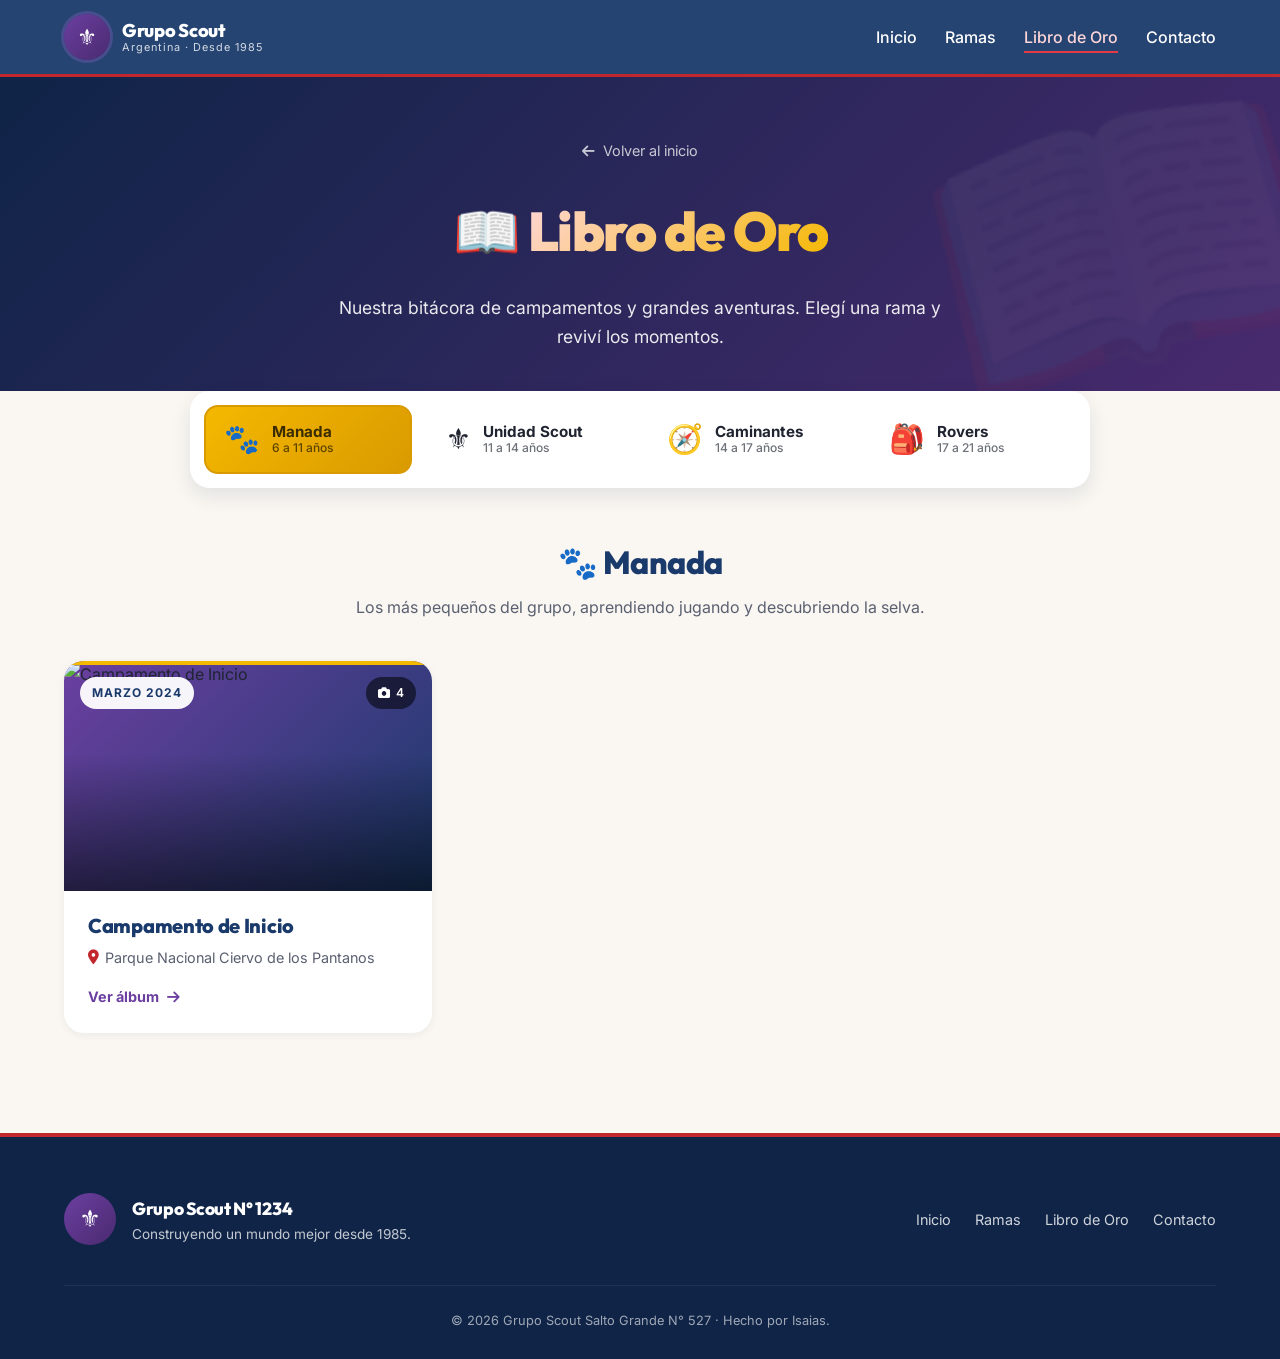
==== libro-de-oro.html @ 2d0c906e "Primer commit: subiendo mi proyecto" ====
<!DOCTYPE html>
<html lang="es">
<head>
  <meta charset="UTF-8">
  <meta name="viewport" content="width=device-width, initial-scale=1.0">
  <title>Libro de Oro · Grupo Scout</title>

  <link rel="preconnect" href="https://fonts.googleapis.com">
  <link rel="preconnect" href="https://fonts.gstatic.com" crossorigin>
  <link href="https://fonts.googleapis.com/css2?family=Inter:wght@400;500;600;700;800;900&family=Outfit:wght@600;700;800;900&display=swap" rel="stylesheet">
  <link rel="stylesheet" href="https://cdnjs.cloudflare.com/ajax/libs/font-awesome/6.5.0/css/all.min.css">

  <link rel="stylesheet" href="css/variables.css">
  <link rel="stylesheet" href="css/base.css">
  <link rel="stylesheet" href="css/navbar.css">
  <link rel="stylesheet" href="css/libro-oro.css">
  <link rel="stylesheet" href="css/modal.css">
  <link rel="stylesheet" href="css/footer.css">
  <link rel="stylesheet" href="css/responsive.css">
</head>
<body>

  <!-- ===== NAVBAR ===== -->
  <nav class="navbar" id="navbar">
    <div class="container navbar__container">
      <a href="index.html" class="navbar__logo">
        <div class="navbar__logo-img">⚜️</div>
        <div class="navbar__logo-text">
          Grupo Scout
          <span>Argentina · Desde 1985</span>
        </div>
      </a>

      <button class="navbar__toggle" id="menuToggle" aria-label="Abrir menú">
        <i class="fas fa-bars"></i>
      </button>

      <ul class="navbar__menu" id="navMenu">
        <li><a href="index.html#inicio">Inicio</a></li>
        <li><a href="index.html#ramas">Ramas</a></li>
        <li><a href="libro-de-oro.html" class="active">Libro de Oro</a></li>
        <li><a href="index.html#contacto">Contacto</a></li>
      </ul>
    </div>
  </nav>

  <!-- ===== HEADER LIBRO DE ORO ===== -->
  <header class="libro-hero">
    <div class="container">
      <a href="index.html" class="libro-hero__back">
        <i class="fas fa-arrow-left"></i> Volver al inicio
      </a>
      <h1 class="libro-hero__title">
        📖 <span>Libro de Oro</span>
      </h1>
      <p class="libro-hero__subtitle">
        Nuestra bitácora de campamentos y grandes aventuras.
        Elegí una rama y reviví los momentos.
      </p>
    </div>
  </header>

  <!-- ===== FILTROS DE RAMA ===== -->
  <section class="libro-main">
    <div class="container">
      <!-- Tabs de ramas -->
      <div class="ramas-tabs" id="ramasTabs">
        <button class="rama-btn rama-btn--manada active" data-rama="manada">
          <span class="rama-btn__emoji">🐾</span>
          <span class="rama-btn__txt">
            <strong>Manada</strong>
            <small>6 a 11 años</small>
          </span>
        </button>

        <button class="rama-btn rama-btn--unidad" data-rama="unidad">
          <span class="rama-btn__emoji">⚜️</span>
          <span class="rama-btn__txt">
            <strong>Unidad Scout</strong>
            <small>11 a 14 años</small>
          </span>
        </button>

        <button class="rama-btn rama-btn--caminantes" data-rama="caminantes">
          <span class="rama-btn__emoji">🧭</span>
          <span class="rama-btn__txt">
            <strong>Caminantes</strong>
            <small>14 a 17 años</small>
          </span>
        </button>

        <button class="rama-btn rama-btn--rovers" data-rama="rovers">
          <span class="rama-btn__emoji">🎒</span>
          <span class="rama-btn__txt">
            <strong>Rovers</strong>
            <small>17 a 21 años</small>
          </span>
        </button>
      </div>

      <!-- Encabezado dinámico de la rama -->
      <div class="rama-header" id="ramaHeader">
        <h2 id="ramaTitulo">🐾 Manada</h2>
        <p id="ramaDescripcion">Los más pequeños del grupo, aprendiendo jugando.</p>
      </div>

      <!-- Muro de recuerdos (grid de álbumes) -->
      <div class="muro" id="muro"></div>
    </div>
  </section>

  <!-- ===== MODAL (para el álbum de fotos) ===== -->
  <div class="modal-overlay" id="modalOverlay">
    <div class="modal" id="modal">
      <div class="modal__header">
        <div>
          <div class="modal__fecha" id="modalFecha"></div>
          <h3 class="modal__titulo" id="modalTitulo"></h3>
        </div>
        <button class="modal__close" id="modalClose" aria-label="Cerrar">&times;</button>
      </div>
      <div class="modal__body">
        <div class="modal__galeria" id="modalGaleria"></div>
        <div class="modal__descripcion" id="modalDescripcion"></div>
      </div>
    </div>
  </div>

  <!-- ===== FOOTER ===== -->
  <footer class="footer">
    <div class="container footer__container">
      <div class="footer__brand">
        <div class="footer__logo">⚜️</div>
        <div>
          <strong>Grupo Scout N° 1234</strong>
          <p>Construyendo un mundo mejor desde 1985.</p>
        </div>
      </div>
      <ul class="footer__links">
        <li><a href="index.html#inicio">Inicio</a></li>
        <li><a href="index.html#ramas">Ramas</a></li>
        <li><a href="libro-de-oro.html">Libro de Oro</a></li>
        <li><a href="index.html#contacto">Contacto</a></li>
      </ul>
      <p class="footer__copy">© 2026 Grupo Scout Salto Grande N° 527 · Hecho por Isaias.</p>
    </div>
  </footer>

  <script src="js/data.js"></script>
  <script src="js/navbar.js"></script>
  <script src="js/libro-oro.js"></script>
  <script src="js/modal.js"></script>
</body>
</html>
---- css/variables.css ----
:root {
  /* Institucionales */
  --azul:        #1a3a6b;
  --azul-claro:  #2c5282;
  --azul-oscuro: #0f2447;
  --rojo:        #c1272d;
  --rojo-oscuro: #8f1b20;
  --rojo-claro:  #e63946;
  --violeta:        #6b3fa0;
  --violeta-claro:  #8a5fc4;
  --violeta-oscuro: #4a2a70;

  /* Ramas */
  --manada:     #f5b800;
  --unidad:     #2d7a3e;
  --caminantes: #2c7bb6;
  --rovers:     #c1272d;

  /* Neutros */
  --crema:      #faf7f2;
  --beige:      #f5efe6;
  --blanco:     #ffffff;
  --gris-claro: #e8e4dd;
  --gris:       #888888;
  --texto:      #1f2430;
  --texto-soft: #5a6070;

  --dorado:     #e6b422;

  /* Sombras */
  --sombra-sm: 0 2px 8px rgba(15, 36, 71, 0.06);
  --sombra:    0 8px 20px rgba(15, 36, 71, 0.10);
  --sombra-lg: 0 20px 48px rgba(15, 36, 71, 0.18);

  /* Layout */
  --radio:       16px;
  --radio-sm:    12px;
  --radio-full:  999px;
  --container:   1200px;
  --transicion:  all 0.3s ease;

  /* Fuentes */
  --font-body:    'Inter', system-ui, sans-serif;
  --font-display: 'Outfit', 'Inter', sans-serif;
}
---- css/base.css ----
* { margin: 0; padding: 0; box-sizing: border-box; }
html { scroll-behavior: smooth; }

body {
  font-family: var(--font-body);
  background-color: var(--crema);
  color: var(--texto);
  line-height: 1.65;
  -webkit-font-smoothing: antialiased;
  overflow-x: hidden;
}

img { max-width: 100%; display: block; }
a { text-decoration: none; color: inherit; }
ul { list-style: none; }

.container {
  max-width: var(--container);
  margin: 0 auto;
  padding: 0 24px;
}

/* ===== Títulos de sección ===== */
.section-eyebrow {
  display: inline-block;
  font-size: 0.8rem;
  font-weight: 700;
  letter-spacing: 3px;
  text-transform: uppercase;
  color: var(--rojo);
  background: rgba(193, 39, 45, 0.08);
  padding: 6px 14px;
  border-radius: var(--radio-full);
  margin-bottom: 16px;
}

.section-title {
  font-family: var(--font-display);
  font-size: 2.6rem;
  font-weight: 800;
  color: var(--azul);
  text-align: center;
  margin-bottom: 16px;
  letter-spacing: -1px;
  line-height: 1.15;
}

.section-subtitle {
  text-align: center;
  max-width: 640px;
  margin: 0 auto 56px;
  color: var(--texto-soft);
  font-size: 1.1rem;
}

/* ===== Botones ===== */
.btn {
  display: inline-flex;
  align-items: center;
  justify-content: center;
  gap: 10px;
  padding: 14px 28px;
  border-radius: var(--radio-full);
  font-weight: 700;
  font-size: 1rem;
  cursor: pointer;
  border: none;
  transition: var(--transicion);
  text-align: center;
  font-family: inherit;
}

.btn--lg { padding: 16px 34px; font-size: 1.05rem; }

.btn--primary {
  background: linear-gradient(135deg, var(--rojo), var(--rojo-oscuro));
  color: var(--blanco);
  box-shadow: 0 10px 24px rgba(193, 39, 45, 0.35);
}

.btn--primary:hover {
  transform: translateY(-3px);
  box-shadow: 0 16px 32px rgba(193, 39, 45, 0.45);
}

.btn--ghost {
  background: rgba(255, 255, 255, 0.12);
  color: var(--blanco);
  border: 2px solid rgba(255, 255, 255, 0.35);
  backdrop-filter: blur(6px);
}

.btn--ghost:hover {
  background: var(--blanco);
  color: var(--azul);
  border-color: var(--blanco);
}

.btn--full { width: 100%; }

/* ===== Animación Reveal ===== */
.reveal {
  opacity: 0;
  transform: translateY(40px);
  transition: opacity 0.7s ease, transform 0.7s ease;
}
.reveal.visible {
  opacity: 1;
  transform: translateY(0);
}
---- css/navbar.css ----
.navbar {
  position: sticky;
  top: 0;
  z-index: 1000;
  background: rgba(26, 58, 107, 0.95);
  backdrop-filter: blur(10px);
  -webkit-backdrop-filter: blur(10px);
  padding: 14px 0;
  transition: var(--transicion);
  border-bottom: 3px solid var(--rojo);
}

.navbar.scrolled {
  padding: 8px 0;
  box-shadow: 0 8px 24px rgba(15, 36, 71, 0.25);
}

.navbar__container {
  display: flex;
  align-items: center;
  justify-content: space-between;
}

.navbar__logo {
  display: flex;
  align-items: center;
  gap: 12px;
  color: var(--blanco);
}

.navbar__logo-img {
  width: 46px;
  height: 46px;
  border-radius: 50%;
  background: linear-gradient(135deg, var(--violeta), var(--violeta-oscuro));
  color: var(--blanco);
  display: flex;
  align-items: center;
  justify-content: center;
  font-size: 1.4rem;
  box-shadow: 0 0 0 3px rgba(138, 95, 196, 0.35);
}

.navbar__logo-text {
  font-family: var(--font-display);
  font-weight: 800;
  font-size: 1.15rem;
  line-height: 1.15;
  letter-spacing: -0.3px;
}

.navbar__logo-text span {
  display: block;
  font-family: var(--font-body);
  font-size: 0.68rem;
  font-weight: 400;
  opacity: 0.8;
  letter-spacing: 1px;
}

.navbar__menu {
  display: flex;
  gap: 28px;
  align-items: center;
}

.navbar__menu a {
  color: var(--blanco);
  font-weight: 500;
  position: relative;
  padding: 6px 0;
  transition: var(--transicion);
}

.navbar__menu a::after {
  content: '';
  position: absolute;
  left: 0;
  bottom: 0;
  width: 0;
  height: 2px;
  background: var(--rojo-claro);
  transition: var(--transicion);
}

.navbar__menu a:hover,
.navbar__menu a.active {
  color: #ffd6d8;
}

.navbar__menu a:hover::after,
.navbar__menu a.active::after {
  width: 100%;
}

.navbar__toggle {
  display: none;
  background: none;
  border: none;
  color: var(--blanco);
  font-size: 1.8rem;
  cursor: pointer;
}
---- css/libro-oro.css ----
/* ============================================================
   LIBRO DE ORO — Página independiente
   ============================================================ */

/* Hero de la página */
.libro-hero {
  background: linear-gradient(135deg, var(--azul-oscuro), var(--violeta-oscuro));
  color: var(--blanco);
  padding: 60px 0 90px;
  text-align: center;
  position: relative;
  overflow: hidden;
}

.libro-hero::before {
  content: '📖';
  position: absolute;
  font-size: 20rem;
  opacity: 0.05;
  right: -40px;
  bottom: -60px;
  transform: rotate(-15deg);
}

.libro-hero__back {
  display: inline-flex;
  align-items: center;
  gap: 8px;
  color: rgba(255, 255, 255, 0.75);
  font-size: 0.9rem;
  margin-bottom: 24px;
  transition: var(--transicion);
}

.libro-hero__back:hover {
  color: var(--blanco);
  transform: translateX(-4px);
}

.libro-hero__title {
  font-family: var(--font-display);
  font-size: clamp(2rem, 5vw, 3.4rem);
  font-weight: 900;
  letter-spacing: -1.5px;
  margin-bottom: 16px;
  position: relative;
  z-index: 1;
}

.libro-hero__title span {
  background: linear-gradient(135deg, #ffd6d8, #f5b800);
  -webkit-background-clip: text;
  background-clip: text;
  -webkit-text-fill-color: transparent;
}

.libro-hero__subtitle {
  max-width: 620px;
  margin: 0 auto;
  opacity: 0.9;
  font-size: 1.1rem;
  position: relative;
  z-index: 1;
}

/* ============================================================
   SECCIÓN PRINCIPAL
   ============================================================ */
.libro-main {
  padding: 0 0 100px;
  background: var(--crema);
  margin-top: -50px;   /* solapa con el hero */
  position: relative;
  z-index: 2;
}

/* --- Tabs de ramas --- */
.ramas-tabs {
  display: grid;
  grid-template-columns: repeat(auto-fit, minmax(180px, 1fr));
  gap: 14px;
  max-width: 900px;
  margin: 0 auto 48px;
  background: var(--blanco);
  padding: 14px;
  border-radius: 20px;
  box-shadow: var(--sombra);
}

.rama-btn {
  background: transparent;
  border: 2px solid transparent;
  padding: 16px 18px;
  border-radius: 14px;
  cursor: pointer;
  transition: var(--transicion);
  display: flex;
  align-items: center;
  gap: 12px;
  text-align: left;
  color: var(--texto);
  font-family: inherit;
}

.rama-btn__emoji {
  font-size: 1.8rem;
  line-height: 1;
}

.rama-btn__txt {
  display: flex;
  flex-direction: column;
  line-height: 1.2;
}

.rama-btn__txt strong {
  font-weight: 700;
  font-size: 0.95rem;
}

.rama-btn__txt small {
  font-size: 0.75rem;
  opacity: 0.65;
  font-weight: 500;
}

.rama-btn:hover {
  background: var(--crema);
}

/* Estados activos por rama */
.rama-btn--manada.active     { background: linear-gradient(135deg, #f5b800, #d99a00); color: #3a2c00; border-color: #d99a00; }
.rama-btn--unidad.active     { background: linear-gradient(135deg, #2d7a3e, #1e5a2c); color: var(--blanco); border-color: #1e5a2c; }
.rama-btn--caminantes.active { background: linear-gradient(135deg, #2c7bb6, #1a5a8c); color: var(--blanco); border-color: #1a5a8c; }
.rama-btn--rovers.active     { background: linear-gradient(135deg, #c1272d, #8f1b20); color: var(--blanco); border-color: #8f1b20; }

.rama-btn.active .rama-btn__txt small { opacity: 0.8; }

/* --- Header dinámico --- */
.rama-header {
  text-align: center;
  margin-bottom: 40px;
}

.rama-header h2 {
  font-family: var(--font-display);
  font-size: 2rem;
  font-weight: 800;
  color: var(--azul);
  margin-bottom: 6px;
  letter-spacing: -0.5px;
}

.rama-header p {
  color: var(--texto-soft);
  font-size: 1rem;
}

/* ============================================================
   MURO DE RECUERDOS (grid de álbumes)
   ============================================================ */
.muro {
  display: grid;
  grid-template-columns: repeat(auto-fill, minmax(300px, 1fr));
  gap: 24px;
}

/* --- Tarjeta de álbum --- */
.album-card {
  background: var(--blanco);
  border-radius: 20px;
  overflow: hidden;
  box-shadow: var(--sombra-sm);
  cursor: pointer;
  transition: var(--transicion);
  display: flex;
  flex-direction: column;
  position: relative;
}

.album-card:hover {
  transform: translateY(-8px);
  box-shadow: var(--sombra-lg);
}

/* Imagen de portada */
.album-card__cover {
  position: relative;
  aspect-ratio: 16 / 10;
  overflow: hidden;
  background: linear-gradient(135deg, var(--violeta), var(--azul));
}

.album-card__cover img {
  width: 100%;
  height: 100%;
  object-fit: cover;
  transition: transform 0.6s ease;
}

.album-card:hover .album-card__cover img {
  transform: scale(1.1);
}

.album-card__cover::after {
  content: '';
  position: absolute;
  inset: 0;
  background: linear-gradient(180deg, transparent 40%, rgba(0, 0, 0, 0.55));
}

/* Fecha sobre la portada */
.album-card__fecha {
  position: absolute;
  top: 16px;
  left: 16px;
  z-index: 2;
  background: rgba(255, 255, 255, 0.95);
  color: var(--azul);
  font-size: 0.75rem;
  font-weight: 700;
  letter-spacing: 1px;
  text-transform: uppercase;
  padding: 6px 12px;
  border-radius: var(--radio-full);
  backdrop-filter: blur(6px);
}

/* Badge con la cantidad de fotos */
.album-card__badge {
  position: absolute;
  top: 16px;
  right: 16px;
  z-index: 2;
  background: rgba(0, 0, 0, 0.55);
  color: var(--blanco);
  font-size: 0.75rem;
  font-weight: 600;
  padding: 6px 12px;
  border-radius: var(--radio-full);
  backdrop-filter: blur(6px);
  display: flex;
  align-items: center;
  gap: 6px;
}

/* Info debajo de la portada */
.album-card__body {
  padding: 22px 24px 24px;
  position: relative;
  flex: 1;
  display: flex;
  flex-direction: column;
}

/* Banda superior de color según la rama */
.album-card::before {
  content: '';
  position: absolute;
  top: 0;
  left: 0;
  right: 0;
  height: 4px;
  z-index: 3;
}

.album-card[data-rama="manada"]::before     { background: var(--manada); }
.album-card[data-rama="unidad"]::before     { background: var(--unidad); }
.album-card[data-rama="caminantes"]::before { background: var(--caminantes); }
.album-card[data-rama="rovers"]::before     { background: var(--rovers); }

.album-card__titulo {
  font-family: var(--font-display);
  font-size: 1.25rem;
  font-weight: 800;
  color: var(--azul);
  margin-bottom: 8px;
  line-height: 1.25;
  letter-spacing: -0.3px;
}

.album-card__lugar {
  font-size: 0.9rem;
  color: var(--texto-soft);
  display: flex;
  align-items: center;
  gap: 6px;
  margin-bottom: 16px;
}

.album-card__lugar i {
  color: var(--rojo);
}

.album-card__cta {
  margin-top: auto;
  display: inline-flex;
  align-items: center;
  gap: 8px;
  color: var(--violeta);
  font-weight: 700;
  font-size: 0.9rem;
  transition: var(--transicion);
}

.album-card:hover .album-card__cta {
  gap: 14px;
  color: var(--rojo);
}

/* Mensaje vacío */
.muro-vacio {
  grid-column: 1 / -1;
  text-align: center;
  padding: 80px 24px;
  color: var(--texto-soft);
}

.muro-vacio i {
  font-size: 3rem;
  color: var(--violeta-claro);
  margin-bottom: 16px;
  display: block;
}

/* Animación al cambiar de rama */
.muro.fade-out { opacity: 0; transform: translateY(10px); }
.muro {
  transition: opacity 0.35s ease, transform 0.35s ease;
}
---- css/modal.css ----
.modal-overlay {
  display: none;                                /* clave */
  position: fixed;
  inset: 0;
  background: rgba(15, 36, 71, 0.75);
  backdrop-filter: blur(4px);
  -webkit-backdrop-filter: blur(4px);
  z-index: 2000;
  align-items: center;
  justify-content: center;
  padding: 24px;
}

.modal-overlay.activo {
  display: flex;                                /* clave */
}

.modal {
  background: var(--blanco);
  border-radius: var(--radio);
  max-width: 800px;
  width: 100%;
  max-height: 90vh;
  overflow-y: auto;
  box-shadow: var(--sombra-lg);
  animation: modalIn 0.3s ease;
}

@keyframes modalIn {
  from { opacity: 0; transform: translateY(30px) scale(0.96); }
  to   { opacity: 1; transform: translateY(0)   scale(1); }
}

/* ------------------------------------------------------------
   3. HEADER DEL MODAL
   ------------------------------------------------------------ */
.modal__header {
  padding: 24px 24px 16px;
  border-bottom: 2px solid var(--beige);
  display: flex;
  justify-content: space-between;
  align-items: flex-start;
  gap: 16px;
  position: sticky;
  top: 0;
  background: var(--blanco);
  z-index: 1;
  border-radius: var(--radio) var(--radio) 0 0;
}

.modal__fecha {
  font-size: 0.85rem;
  font-weight: 700;
  color: var(--violeta);
  text-transform: uppercase;
  letter-spacing: 1px;
}

.modal__titulo {
  font-size: 1.5rem;
  font-weight: 800;
  color: var(--azul);
  margin-top: 4px;
}

.modal__close {
  width: 40px;
  height: 40px;
  border-radius: 50%;
  background: var(--beige);
  border: none;
  font-size: 1.4rem;
  cursor: pointer;
  color: var(--texto);
  transition: var(--transicion);
  display: flex;
  align-items: center;
  justify-content: center;
  flex-shrink: 0;
}

.modal__close:hover {
  background: var(--rojo);
  color: var(--blanco);
  transform: rotate(90deg);
}

/* ------------------------------------------------------------
   4. BODY DEL MODAL
   ------------------------------------------------------------ */
.modal__body {
  padding: 24px;
}

/* ------------------------------------------------------------
   5. GALERÍA (grid de miniaturas con zoom al hover)
   ------------------------------------------------------------ */
.modal__galeria {
  display: grid;
  grid-template-columns: repeat(auto-fill, minmax(160px, 1fr));
  gap: 12px;
  margin-bottom: 24px;
}

.modal__galeria .foto {
  position: relative;
  aspect-ratio: 4 / 3;
  border-radius: var(--radio-sm);
  overflow: hidden;
  cursor: zoom-in;
  background: linear-gradient(135deg, var(--violeta), var(--azul));
  display: flex;
  align-items: center;
  justify-content: center;
  color: var(--blanco);
  font-weight: 600;
  font-size: 0.9rem;
}

.modal__galeria .foto img {
  width: 100%;
  height: 100%;
  object-fit: cover;
  transition: transform 0.4s ease;
  display: block;
}

.modal__galeria .foto:hover img {
  transform: scale(1.08);
}

/* Overlay oscuro al hacer hover */
.modal__galeria .foto::after {
  content: '';
  position: absolute;
  inset: 0;
  background: rgba(26, 58, 107, 0);
  transition: background 0.3s ease;
  pointer-events: none;
  z-index: 1;
}

.modal__galeria .foto:hover::after {
  background: rgba(26, 58, 107, 0.35);
}

/* Ícono de expandir */
.foto__zoom-icon {
  position: absolute;
  top: 50%;
  left: 50%;
  transform: translate(-50%, -50%) scale(0.5);
  width: 48px;
  height: 48px;
  border-radius: 50%;
  background: rgba(255, 255, 255, 0.95);
  color: var(--violeta);
  display: flex;
  align-items: center;
  justify-content: center;
  font-size: 1.1rem;
  opacity: 0;
  transition: all 0.3s ease;
  pointer-events: none;
  z-index: 2;
  box-shadow: 0 4px 16px rgba(0, 0, 0, 0.25);
}

.modal__galeria .foto:hover .foto__zoom-icon {
  opacity: 1;
  transform: translate(-50%, -50%) scale(1);
}

/* ------------------------------------------------------------
   6. DESCRIPCIÓN
   ------------------------------------------------------------ */
.modal__descripcion p {
  margin-bottom: 12px;
  color: #444;
}

.modal__descripcion strong {
  color: var(--violeta);
}

/* ------------------------------------------------------------
   7. LIGHTBOX (zoom estilo Instagram). Oculto por defecto.
   ------------------------------------------------------------ */
.lightbox {
  position: fixed;
  inset: 0;
  z-index: 3000;
  background: rgba(10, 15, 30, 0.95);
  backdrop-filter: blur(8px);
  -webkit-backdrop-filter: blur(8px);
  display: none;
  align-items: center;
  justify-content: center;
  padding: 24px;
  opacity: 0;
  transition: opacity 0.3s ease;
}

.lightbox.activo {
  display: flex;
  opacity: 1;
}

.lightbox__figura {
  position: relative;
  max-width: 90vw;
  max-height: 85vh;
  display: flex;
  flex-direction: column;
  align-items: center;
  animation: lightboxZoomIn 0.35s cubic-bezier(0.34, 1.56, 0.64, 1);
}

@keyframes lightboxZoomIn {
  from { opacity: 0; transform: scale(0.85); }
  to   { opacity: 1; transform: scale(1); }
}

.lightbox__img {
  max-width: 90vw;
  max-height: 78vh;
  border-radius: 12px;
  box-shadow: 0 24px 60px rgba(0, 0, 0, 0.6);
  object-fit: contain;
  display: block;
  animation: imgFadeIn 0.3s ease;
}

@keyframes imgFadeIn {
  from { opacity: 0; transform: scale(0.97); }
  to   { opacity: 1; transform: scale(1); }
}

.lightbox__caption {
  color: var(--blanco);
  margin-top: 16px;
  font-size: 0.95rem;
  font-weight: 500;
  text-align: center;
  opacity: 0.85;
  max-width: 700px;
  padding: 0 16px;
}

.lightbox__close {
  position: absolute;
  top: 24px;
  right: 24px;
  width: 48px;
  height: 48px;
  border-radius: 50%;
  background: rgba(255, 255, 255, 0.12);
  border: 2px solid rgba(255, 255, 255, 0.3);
  color: var(--blanco);
  font-size: 1.6rem;
  line-height: 1;
  cursor: pointer;
  display: flex;
  align-items: center;
  justify-content: center;
  transition: var(--transicion);
  z-index: 2;
}

.lightbox__close:hover {
  background: var(--rojo);
  border-color: var(--rojo);
  transform: rotate(90deg) scale(1.05);
}

.lightbox__nav {
  position: absolute;
  top: 50%;
  transform: translateY(-50%);
  width: 56px;
  height: 56px;
  border-radius: 50%;
  background: rgba(255, 255, 255, 0.12);
  border: 2px solid rgba(255, 255, 255, 0.3);
  color: var(--blanco);
  font-size: 1.3rem;
  cursor: pointer;
  display: flex;
  align-items: center;
  justify-content: center;
  transition: var(--transicion);
  z-index: 2;
}

.lightbox__nav:hover {
  background: var(--violeta);
  border-color: var(--violeta);
  transform: translateY(-50%) scale(1.1);
}

.lightbox__nav--prev { left: 24px; }
.lightbox__nav--next { right: 24px; }

.lightbox__contador {
  position: absolute;
  top: 30px;
  left: 50%;
  transform: translateX(-50%);
  color: var(--blanco);
  font-size: 0.95rem;
  font-weight: 600;
  padding: 8px 18px;
  background: rgba(255, 255, 255, 0.12);
  border-radius: var(--radio-full);
  backdrop-filter: blur(4px);
  letter-spacing: 1px;
  z-index: 2;
}

/* ------------------------------------------------------------
   8. RESPONSIVE
   ------------------------------------------------------------ */
@media (max-width: 768px) {
  .lightbox__close {
    top: 12px;
    right: 12px;
    width: 40px;
    height: 40px;
    font-size: 1.3rem;
  }

  .lightbox__nav {
    width: 44px;
    height: 44px;
    font-size: 1rem;
  }

  .lightbox__nav--prev { left: 8px; }
  .lightbox__nav--next { right: 8px; }

  .lightbox__contador {
    top: 12px;
    font-size: 0.85rem;
    padding: 6px 14px;
  }

  .lightbox__img { max-height: 72vh; }
  .lightbox__caption { font-size: 0.85rem; }

  .modal__titulo { font-size: 1.25rem; }

  .modal__galeria {
    grid-template-columns: repeat(2, 1fr);
  }
}
---- css/footer.css ----
.footer {
  background: var(--azul-oscuro);
  color: var(--blanco);
  padding: 56px 0 28px;
  border-top: 4px solid var(--rojo);
}

.footer__container {
  display: grid;
  grid-template-columns: 1fr auto;
  gap: 32px;
  align-items: center;
}

.footer__brand {
  display: flex;
  align-items: center;
  gap: 16px;
}

.footer__logo {
  width: 52px;
  height: 52px;
  border-radius: 50%;
  background: linear-gradient(135deg, var(--violeta), var(--violeta-oscuro));
  display: flex;
  align-items: center;
  justify-content: center;
  font-size: 1.5rem;
  flex-shrink: 0;
}

.footer__brand strong {
  display: block;
  font-family: var(--font-display);
  font-weight: 800;
  font-size: 1.1rem;
  letter-spacing: -0.3px;
}

.footer__brand p {
  font-size: 0.85rem;
  opacity: 0.75;
}

.footer__links {
  display: flex;
  gap: 24px;
}

.footer__links a {
  font-size: 0.9rem;
  opacity: 0.8;
  transition: var(--transicion);
}

.footer__links a:hover {
  opacity: 1;
  color: var(--dorado);
}

.footer__copy {
  grid-column: 1 / -1;
  text-align: center;
  font-size: 0.8rem;
  opacity: 0.6;
  padding-top: 24px;
  border-top: 1px solid rgba(255, 255, 255, 0.1);
  margin-top: 8px;
}

@media (max-width: 768px) {
  .footer__container {
    grid-template-columns: 1fr;
    text-align: center;
  }
  .footer__brand { justify-content: center; }
  .footer__links { justify-content: center; flex-wrap: wrap; }
}
---- css/responsive.css ----
@media (max-width: 992px) {
  .section-title { font-size: 2rem; }
  .hero__title { letter-spacing: -1px; }
  .cta-libro__box {
    flex-direction: column;
    text-align: center;
    padding: 48px 32px;
  }
  .cta-libro__content p { margin-left: auto; margin-right: auto; }
  .hero__stats { gap: 28px; }
}

@media (max-width: 768px) {
  .navbar__toggle { display: block; }

  .navbar__menu {
    position: absolute;
    top: 100%;
    left: 0;
    right: 0;
    background: var(--azul-oscuro);
    flex-direction: column;
    padding: 24px;
    gap: 16px;
    display: none;
    box-shadow: 0 12px 24px rgba(0, 0, 0, 0.3);
    border-bottom: 3px solid var(--rojo);
  }
  .navbar__menu.abierto { display: flex; }

  .hero { min-height: auto; padding: 90px 0 70px; }
  .hero__deco { display: none; }
  .hero__title { font-size: 2.4rem; letter-spacing: -1px; }
  .hero__subtitle { font-size: 1.05rem; }
  .hero__stat strong { font-size: 1.8rem; }
  .hero__stats { gap: 20px; padding-top: 24px; }

  .valores-section,
  .ramas-section,
  .contacto { padding: 70px 0; }

  .section-title { font-size: 1.7rem; }
  .section-subtitle { font-size: 1rem; margin-bottom: 40px; }

  .libro-hero { padding: 40px 0 70px; }
  .libro-main { margin-top: -30px; padding-bottom: 70px; }

  .ramas-tabs {
    grid-template-columns: 1fr 1fr;
    padding: 10px;
  }
  .rama-btn { padding: 12px; }
  .rama-btn__emoji { font-size: 1.4rem; }
  .rama-btn__txt strong { font-size: 0.85rem; }

  .muro { grid-template-columns: 1fr; }
  .rama-header h2 { font-size: 1.6rem; }
}

@media (max-width: 480px) {
  .container { padding: 0 18px; }
  .hero__buttons { flex-direction: column; width: 100%; }
  .hero__buttons .btn { width: 100%; }
  .hero__title { font-size: 2rem; }
  .hero__stat strong { font-size: 1.5rem; }
  .hero__stat span { font-size: 0.8rem; }

  .ramas-tabs { grid-template-columns: 1fr; }

  .cta-libro__box { padding: 36px 24px; border-radius: 20px; }
  .cta-libro__content h2 { font-size: 1.6rem; }
  .cta-libro__deco { font-size: 4rem; }
}
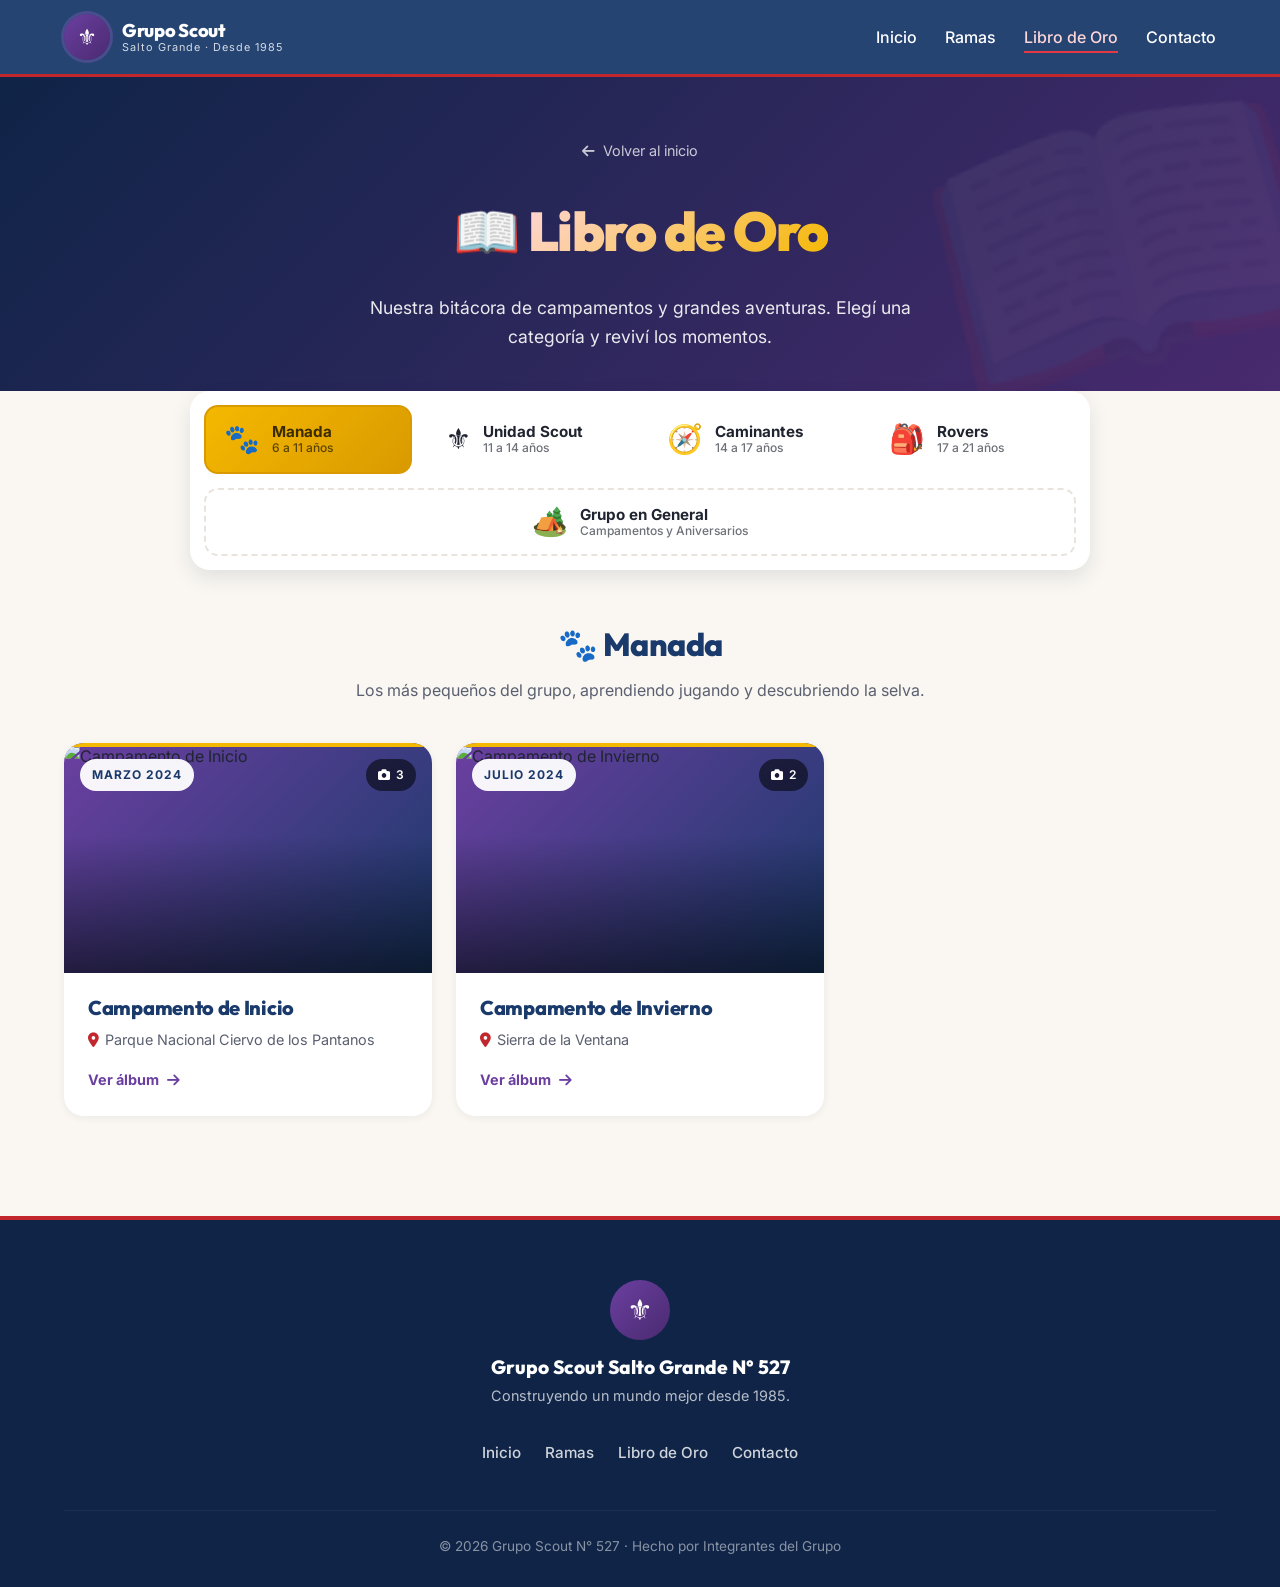
==== commit 5bb3aef6: "Version 2.0" ====
--- a/libro-de-oro.html
+++ b/libro-de-oro.html
@@ -7,7 +7,7 @@
 
   <link rel="preconnect" href="https://fonts.googleapis.com">
   <link rel="preconnect" href="https://fonts.gstatic.com" crossorigin>
-  <link href="https://fonts.googleapis.com/css2?family=Inter:wght@400;500;600;700;800;900&family=Outfit:wght@600;700;800;900&display=swap" rel="stylesheet">
+  <link href="https://fonts.googleapis.com/css2?family=Inter:wght@400;500;600;700;800&family=Outfit:wght@600;700;800;900&display=swap" rel="stylesheet">
   <link rel="stylesheet" href="https://cdnjs.cloudflare.com/ajax/libs/font-awesome/6.5.0/css/all.min.css">
 
   <link rel="stylesheet" href="css/variables.css">
@@ -20,14 +20,14 @@
 </head>
 <body>
 
-  <!-- ===== NAVBAR ===== -->
+  <!-- ===== NAVBAR (Sin botón de noche) ===== -->
   <nav class="navbar" id="navbar">
     <div class="container navbar__container">
       <a href="index.html" class="navbar__logo">
         <div class="navbar__logo-img">⚜️</div>
         <div class="navbar__logo-text">
           Grupo Scout
-          <span>Argentina · Desde 1985</span>
+          <span>Salto Grande · Desde 1985</span>
         </div>
       </a>
 
@@ -55,15 +55,16 @@
       </h1>
       <p class="libro-hero__subtitle">
         Nuestra bitácora de campamentos y grandes aventuras.
-        Elegí una rama y reviví los momentos.
+        Elegí una categoría y reviví los momentos.
       </p>
     </div>
   </header>
 
-  <!-- ===== FILTROS DE RAMA ===== -->
+  <!-- ===== CONTENIDO PRINCIPAL ===== -->
   <section class="libro-main">
     <div class="container">
-      <!-- Tabs de ramas -->
+      
+      <!-- Tabs de selección -->
       <div class="ramas-tabs" id="ramasTabs">
         <button class="rama-btn rama-btn--manada active" data-rama="manada">
           <span class="rama-btn__emoji">🐾</span>
@@ -96,20 +97,29 @@
             <small>17 a 21 años</small>
           </span>
         </button>
+
+        <!-- Botón de Grupo (Ocupa toda la fila) -->
+        <button class="rama-btn rama-btn--grupo" data-rama="grupo">
+          <span class="rama-btn__emoji">🏕️</span>
+          <span class="rama-btn__txt">
+            <strong>Grupo en General</strong>
+            <small>Campamentos y Aniversarios</small>
+          </span>
+        </button>
       </div>
 
-      <!-- Encabezado dinámico de la rama -->
+      <!-- Título dinámico de la sección -->
       <div class="rama-header" id="ramaHeader">
         <h2 id="ramaTitulo">🐾 Manada</h2>
         <p id="ramaDescripcion">Los más pequeños del grupo, aprendiendo jugando.</p>
       </div>
 
-      <!-- Muro de recuerdos (grid de álbumes) -->
+      <!-- Grilla de álbumes (se llena desde JS) -->
       <div class="muro" id="muro"></div>
     </div>
   </section>
 
-  <!-- ===== MODAL (para el álbum de fotos) ===== -->
+  <!-- ===== MODAL (Para ver fotos) ===== -->
   <div class="modal-overlay" id="modalOverlay">
     <div class="modal" id="modal">
       <div class="modal__header">
@@ -132,7 +142,7 @@
       <div class="footer__brand">
         <div class="footer__logo">⚜️</div>
         <div>
-          <strong>Grupo Scout N° 1234</strong>
+          <strong>Grupo Scout Salto Grande N° 527</strong>
           <p>Construyendo un mundo mejor desde 1985.</p>
         </div>
       </div>
@@ -142,10 +152,11 @@
         <li><a href="libro-de-oro.html">Libro de Oro</a></li>
         <li><a href="index.html#contacto">Contacto</a></li>
       </ul>
-      <p class="footer__copy">© 2026 Grupo Scout Salto Grande N° 527 · Hecho por Isaias.</p>
+      <p class="footer__copy">© 2026 Grupo Scout N° 527 · Hecho por Integrantes del Grupo</p>
     </div>
   </footer>
 
+  <!-- Scripts (Sin el de theme) -->
   <script src="js/data.js"></script>
   <script src="js/navbar.js"></script>
   <script src="js/libro-oro.js"></script>
--- a/css/variables.css
+++ b/css/variables.css
@@ -1,5 +1,4 @@
 :root {
-  /* Institucionales */
   --azul:        #1a3a6b;
   --azul-claro:  #2c5282;
   --azul-oscuro: #0f2447;
@@ -10,13 +9,11 @@
   --violeta-claro:  #8a5fc4;
   --violeta-oscuro: #4a2a70;
 
-  /* Ramas */
   --manada:     #f5b800;
   --unidad:     #2d7a3e;
   --caminantes: #2c7bb6;
   --rovers:     #c1272d;
 
-  /* Neutros */
   --crema:      #faf7f2;
   --beige:      #f5efe6;
   --blanco:     #ffffff;
@@ -27,19 +24,79 @@
 
   --dorado:     #e6b422;
 
-  /* Sombras */
   --sombra-sm: 0 2px 8px rgba(15, 36, 71, 0.06);
   --sombra:    0 8px 20px rgba(15, 36, 71, 0.10);
   --sombra-lg: 0 20px 48px rgba(15, 36, 71, 0.18);
 
-  /* Layout */
   --radio:       16px;
   --radio-sm:    12px;
   --radio-full:  999px;
   --container:   1200px;
   --transicion:  all 0.3s ease;
 
-  /* Fuentes */
   --font-body:    'Inter', system-ui, sans-serif;
   --font-display: 'Outfit', 'Inter', sans-serif;
+}
+
+[data-theme="dark"] {
+  --crema:      #0f1420;
+  --beige:      #161c2b;
+  --blanco:     #1c2333;
+  --gris-claro: #2a3247;
+  --gris:       #8892a8;
+  --texto:      #e8ecf5;
+  --texto-soft: #9aa4bc;
+  --azul:       #4a7bc8;
+  --azul-claro: #6a9bdd;
+  --azul-oscuro:#0a0f1c;
+  --rojo:       #e63946;
+  --rojo-claro: #ff5566;
+  --rojo-oscuro:#a8232e;
+  --violeta:        #a074d8;
+  --violeta-claro:  #c19de8;
+  --violeta-oscuro: #2a1a42;
+
+  --sombra-sm: 0 2px 8px rgba(0, 0, 0, 0.4);
+  --sombra:    0 8px 20px rgba(0, 0, 0, 0.5);
+  --sombra-lg: 0 20px 48px rgba(0, 0, 0, 0.6);
+}
+
+html, body, section, header, footer, nav, div, article {
+  transition: background-color 0.35s ease, color 0.35s ease, border-color 0.35s ease;
+}
+
+[data-theme="dark"] .hero__overlay {
+  background: linear-gradient(135deg, rgba(10, 15, 28, 0.9) 0%, rgba(42, 26, 66, 0.8) 50%, rgba(168, 35, 46, 0.7) 100%);
+}
+[data-theme="dark"] .navbar {
+  background: rgba(10, 15, 28, 0.92);
+}
+[data-theme="dark"] .album-card__fecha {
+  background: rgba(28, 35, 51, 0.95);
+  color: var(--violeta-claro);
+}
+[data-theme="dark"] .valor-card,
+[data-theme="dark"] .red-card {
+  background: var(--beige);
+}
+[data-theme="dark"] .modal {
+  background: var(--blanco);
+  color: var(--texto);
+}
+[data-theme="dark"] .modal__header {
+  background: var(--blanco);
+  border-bottom-color: var(--gris-claro);
+}
+[data-theme="dark"] .modal__titulo {
+  color: var(--violeta-claro);
+}
+[data-theme="dark"] .lightbox {
+  background: rgba(0, 0, 0, 0.96);
+}
+[data-theme="dark"] .rama-card__footer {
+  background: var(--azul-oscuro);
+}
+[data-theme="dark"] .bento-card--crema {
+  background: var(--beige);
+  border-color: var(--gris-claro);
 }
--- a/css/base.css
+++ b/css/base.css
@@ -20,7 +20,6 @@
   padding: 0 24px;
 }
 
-/* ===== Títulos de sección ===== */
 .section-eyebrow {
   display: inline-block;
   font-size: 0.8rem;
@@ -53,7 +52,6 @@
   font-size: 1.1rem;
 }
 
-/* ===== Botones ===== */
 .btn {
   display: inline-flex;
   align-items: center;
@@ -98,7 +96,6 @@
 
 .btn--full { width: 100%; }
 
-/* ===== Animación Reveal ===== */
 .reveal {
   opacity: 0;
   transform: translateY(40px);
--- a/css/navbar.css
+++ b/css/navbar.css
@@ -100,4 +100,40 @@
   color: var(--blanco);
   font-size: 1.8rem;
   cursor: pointer;
+}
+
+.navbar__theme-toggle {
+  width: 42px;
+  height: 42px;
+  border-radius: 50%;
+  background: rgba(255, 255, 255, 0.12);
+  border: 1px solid rgba(255, 255, 255, 0.25);
+  color: var(--blanco);
+  font-size: 1.1rem;
+  cursor: pointer;
+  display: flex;
+  align-items: center;
+  justify-content: center;
+  transition: var(--transicion);
+  margin-left: 16px;
+  flex-shrink: 0;
+}
+
+.navbar__theme-toggle:hover {
+  background: var(--violeta);
+  border-color: var(--violeta);
+  transform: rotate(20deg) scale(1.05);
+}
+
+.navbar__theme-toggle .fa-sun  { display: none; }
+.navbar__theme-toggle .fa-moon { display: block; }
+
+[data-theme="dark"] .navbar__theme-toggle .fa-sun  { display: block; }
+[data-theme="dark"] .navbar__theme-toggle .fa-moon { display: none; }
+
+@media (max-width: 768px) {
+  .navbar__theme-toggle {
+    margin-left: auto;
+    margin-right: 12px;
+  }
 }
--- a/css/libro-oro.css
+++ b/css/libro-oro.css
@@ -1,8 +1,3 @@
-/* ============================================================
-   LIBRO DE ORO — Página independiente
-   ============================================================ */
-
-/* Hero de la página */
 .libro-hero {
   background: linear-gradient(135deg, var(--azul-oscuro), var(--violeta-oscuro));
   color: var(--blanco);
@@ -32,10 +27,7 @@
   transition: var(--transicion);
 }
 
-.libro-hero__back:hover {
-  color: var(--blanco);
-  transform: translateX(-4px);
-}
+.libro-hero__back:hover { color: var(--blanco); transform: translateX(-4px); }
 
 .libro-hero__title {
   font-family: var(--font-display);
@@ -63,18 +55,14 @@
   z-index: 1;
 }
 
-/* ============================================================
-   SECCIÓN PRINCIPAL
-   ============================================================ */
 .libro-main {
   padding: 0 0 100px;
   background: var(--crema);
-  margin-top: -50px;   /* solapa con el hero */
+  margin-top: -50px;
   position: relative;
   z-index: 2;
 }
 
-/* --- Tabs de ramas --- */
 .ramas-tabs {
   display: grid;
   grid-template-columns: repeat(auto-fit, minmax(180px, 1fr));
@@ -101,34 +89,51 @@
   color: var(--texto);
   font-family: inherit;
 }
-
-.rama-btn__emoji {
-  font-size: 1.8rem;
-  line-height: 1;
-}
-
-.rama-btn__txt {
-  display: flex;
-  flex-direction: column;
-  line-height: 1.2;
-}
-
-.rama-btn__txt strong {
-  font-weight: 700;
-  font-size: 0.95rem;
-}
-
-.rama-btn__txt small {
-  font-size: 0.75rem;
-  opacity: 0.65;
-  font-weight: 500;
-}
-
-.rama-btn:hover {
-  background: var(--crema);
-}
-
-/* Estados activos por rama */
+/* ============================================================
+   AJUSTES PARA EL NUEVO BOTÓN DE GRUPO
+   ============================================================ */
+
+/* Hacemos que el botón de Grupo ocupe toda la fila de abajo */
+.rama-btn--grupo {
+  grid-column: 1 / -1;
+  justify-content: center;
+  border: 2px dashed var(--gris-claro);
+}
+
+/* Color azul institucional cuando está activo */
+.rama-btn--grupo.active {
+  background: linear-gradient(135deg, var(--azul-oscuro), var(--azul));
+  color: var(--blanco);
+  border-color: var(--azul);
+  border-style: solid;
+}
+
+.rama-btn--grupo.active .rama-btn__txt small {
+  color: rgba(255, 255, 255, 0.8);
+}
+
+/* Color de la cinta superior de las tarjetas cuando es "grupo" */
+.album-card[data-rama="grupo"]::before { 
+  background: var(--dorado); 
+}
+
+/* Ajuste responsive para que el botón de grupo se vea bien en celular */
+@media (max-width: 768px) {
+  .rama-btn--grupo {
+    grid-column: 1 / -1;
+    padding: 16px;
+    flex-direction: column;
+    text-align: center;
+    gap: 8px;
+  }
+}
+.rama-btn__emoji { font-size: 1.8rem; line-height: 1; }
+.rama-btn__txt { display: flex; flex-direction: column; line-height: 1.2; }
+.rama-btn__txt strong { font-weight: 700; font-size: 0.95rem; }
+.rama-btn__txt small { font-size: 0.75rem; opacity: 0.65; font-weight: 500; }
+
+.rama-btn:hover { background: var(--crema); }
+
 .rama-btn--manada.active     { background: linear-gradient(135deg, #f5b800, #d99a00); color: #3a2c00; border-color: #d99a00; }
 .rama-btn--unidad.active     { background: linear-gradient(135deg, #2d7a3e, #1e5a2c); color: var(--blanco); border-color: #1e5a2c; }
 .rama-btn--caminantes.active { background: linear-gradient(135deg, #2c7bb6, #1a5a8c); color: var(--blanco); border-color: #1a5a8c; }
@@ -136,36 +141,16 @@
 
 .rama-btn.active .rama-btn__txt small { opacity: 0.8; }
 
-/* --- Header dinámico --- */
-.rama-header {
-  text-align: center;
-  margin-bottom: 40px;
-}
-
-.rama-header h2 {
-  font-family: var(--font-display);
-  font-size: 2rem;
-  font-weight: 800;
-  color: var(--azul);
-  margin-bottom: 6px;
-  letter-spacing: -0.5px;
-}
-
-.rama-header p {
-  color: var(--texto-soft);
-  font-size: 1rem;
-}
-
-/* ============================================================
-   MURO DE RECUERDOS (grid de álbumes)
-   ============================================================ */
+.rama-header { text-align: center; margin-bottom: 40px; }
+.rama-header h2 { font-family: var(--font-display); font-size: 2rem; font-weight: 800; color: var(--azul); margin-bottom: 6px; letter-spacing: -0.5px; }
+.rama-header p { color: var(--texto-soft); font-size: 1rem; }
+
 .muro {
   display: grid;
   grid-template-columns: repeat(auto-fill, minmax(300px, 1fr));
   gap: 24px;
 }
 
-/* --- Tarjeta de álbum --- */
 .album-card {
   background: var(--blanco);
   border-radius: 20px;
@@ -178,153 +163,44 @@
   position: relative;
 }
 
-.album-card:hover {
-  transform: translateY(-8px);
-  box-shadow: var(--sombra-lg);
-}
-
-/* Imagen de portada */
-.album-card__cover {
-  position: relative;
-  aspect-ratio: 16 / 10;
-  overflow: hidden;
-  background: linear-gradient(135deg, var(--violeta), var(--azul));
-}
-
-.album-card__cover img {
-  width: 100%;
-  height: 100%;
-  object-fit: cover;
-  transition: transform 0.6s ease;
-}
-
-.album-card:hover .album-card__cover img {
-  transform: scale(1.1);
-}
-
-.album-card__cover::after {
-  content: '';
-  position: absolute;
-  inset: 0;
-  background: linear-gradient(180deg, transparent 40%, rgba(0, 0, 0, 0.55));
-}
-
-/* Fecha sobre la portada */
+.album-card:hover { transform: translateY(-8px); box-shadow: var(--sombra-lg); }
+
+.album-card__cover { position: relative; aspect-ratio: 16 / 10; overflow: hidden; background: linear-gradient(135deg, var(--violeta), var(--azul)); }
+.album-card__cover img { width: 100%; height: 100%; object-fit: cover; transition: transform 0.6s ease; }
+.album-card:hover .album-card__cover img { transform: scale(1.1); }
+.album-card__cover::after { content: ''; position: absolute; inset: 0; background: linear-gradient(180deg, transparent 40%, rgba(0, 0, 0, 0.55)); }
+
 .album-card__fecha {
-  position: absolute;
-  top: 16px;
-  left: 16px;
-  z-index: 2;
-  background: rgba(255, 255, 255, 0.95);
-  color: var(--azul);
-  font-size: 0.75rem;
-  font-weight: 700;
-  letter-spacing: 1px;
-  text-transform: uppercase;
-  padding: 6px 12px;
-  border-radius: var(--radio-full);
-  backdrop-filter: blur(6px);
-}
-
-/* Badge con la cantidad de fotos */
+  position: absolute; top: 16px; left: 16px; z-index: 2;
+  background: rgba(255, 255, 255, 0.95); color: var(--azul);
+  font-size: 0.75rem; font-weight: 700; letter-spacing: 1px; text-transform: uppercase;
+  padding: 6px 12px; border-radius: var(--radio-full); backdrop-filter: blur(6px);
+}
+
 .album-card__badge {
-  position: absolute;
-  top: 16px;
-  right: 16px;
-  z-index: 2;
-  background: rgba(0, 0, 0, 0.55);
-  color: var(--blanco);
-  font-size: 0.75rem;
-  font-weight: 600;
-  padding: 6px 12px;
-  border-radius: var(--radio-full);
-  backdrop-filter: blur(6px);
-  display: flex;
-  align-items: center;
-  gap: 6px;
-}
-
-/* Info debajo de la portada */
-.album-card__body {
-  padding: 22px 24px 24px;
-  position: relative;
-  flex: 1;
-  display: flex;
-  flex-direction: column;
-}
-
-/* Banda superior de color según la rama */
-.album-card::before {
-  content: '';
-  position: absolute;
-  top: 0;
-  left: 0;
-  right: 0;
-  height: 4px;
-  z-index: 3;
-}
-
+  position: absolute; top: 16px; right: 16px; z-index: 2;
+  background: rgba(0, 0, 0, 0.55); color: var(--blanco);
+  font-size: 0.75rem; font-weight: 600; padding: 6px 12px;
+  border-radius: var(--radio-full); backdrop-filter: blur(6px);
+  display: flex; align-items: center; gap: 6px;
+}
+
+.album-card__body { padding: 22px 24px 24px; position: relative; flex: 1; display: flex; flex-direction: column; }
+.album-card::before { content: ''; position: absolute; top: 0; left: 0; right: 0; height: 4px; z-index: 3; }
 .album-card[data-rama="manada"]::before     { background: var(--manada); }
 .album-card[data-rama="unidad"]::before     { background: var(--unidad); }
 .album-card[data-rama="caminantes"]::before { background: var(--caminantes); }
 .album-card[data-rama="rovers"]::before     { background: var(--rovers); }
 
-.album-card__titulo {
-  font-family: var(--font-display);
-  font-size: 1.25rem;
-  font-weight: 800;
-  color: var(--azul);
-  margin-bottom: 8px;
-  line-height: 1.25;
-  letter-spacing: -0.3px;
-}
-
-.album-card__lugar {
-  font-size: 0.9rem;
-  color: var(--texto-soft);
-  display: flex;
-  align-items: center;
-  gap: 6px;
-  margin-bottom: 16px;
-}
-
-.album-card__lugar i {
-  color: var(--rojo);
-}
-
-.album-card__cta {
-  margin-top: auto;
-  display: inline-flex;
-  align-items: center;
-  gap: 8px;
-  color: var(--violeta);
-  font-weight: 700;
-  font-size: 0.9rem;
-  transition: var(--transicion);
-}
-
-.album-card:hover .album-card__cta {
-  gap: 14px;
-  color: var(--rojo);
-}
-
-/* Mensaje vacío */
-.muro-vacio {
-  grid-column: 1 / -1;
-  text-align: center;
-  padding: 80px 24px;
-  color: var(--texto-soft);
-}
-
-.muro-vacio i {
-  font-size: 3rem;
-  color: var(--violeta-claro);
-  margin-bottom: 16px;
-  display: block;
-}
-
-/* Animación al cambiar de rama */
+.album-card__titulo { font-family: var(--font-display); font-size: 1.25rem; font-weight: 800; color: var(--azul); margin-bottom: 8px; line-height: 1.25; letter-spacing: -0.3px; }
+.album-card__lugar { font-size: 0.9rem; color: var(--texto-soft); display: flex; align-items: center; gap: 6px; margin-bottom: 16px; }
+.album-card__lugar i { color: var(--rojo); }
+
+.album-card__cta { margin-top: auto; display: inline-flex; align-items: center; gap: 8px; color: var(--violeta); font-weight: 700; font-size: 0.9rem; transition: var(--transicion); }
+.album-card:hover .album-card__cta { gap: 14px; color: var(--rojo); }
+
+.muro-vacio { grid-column: 1 / -1; text-align: center; padding: 80px 24px; color: var(--texto-soft); }
+.muro-vacio i { font-size: 3rem; color: var(--violeta-claro); margin-bottom: 16px; display: block; }
+
 .muro.fade-out { opacity: 0; transform: translateY(10px); }
-.muro {
-  transition: opacity 0.35s ease, transform 0.35s ease;
-}+.muro { transition: opacity 0.35s ease, transform 0.35s ease; }
--- a/css/modal.css
+++ b/css/modal.css
@@ -1,355 +1,53 @@
-.modal-overlay {
-  display: none;                                /* clave */
-  position: fixed;
-  inset: 0;
-  background: rgba(15, 36, 71, 0.75);
-  backdrop-filter: blur(4px);
-  -webkit-backdrop-filter: blur(4px);
-  z-index: 2000;
-  align-items: center;
-  justify-content: center;
-  padding: 24px;
-}
+.modal-overlay { display: none; position: fixed; inset: 0; background: rgba(15, 36, 71, 0.75); backdrop-filter: blur(4px); -webkit-backdrop-filter: blur(4px); z-index: 2000; align-items: center; justify-content: center; padding: 24px; }
+.modal-overlay.activo { display: flex; }
 
-.modal-overlay.activo {
-  display: flex;                                /* clave */
-}
+.modal { background: var(--blanco); border-radius: var(--radio); max-width: 800px; width: 100%; max-height: 90vh; overflow-y: auto; box-shadow: var(--sombra-lg); animation: modalIn 0.3s ease; }
+@keyframes modalIn { from { opacity: 0; transform: translateY(30px) scale(0.96); } to { opacity: 1; transform: translateY(0) scale(1); } }
 
-.modal {
-  background: var(--blanco);
-  border-radius: var(--radio);
-  max-width: 800px;
-  width: 100%;
-  max-height: 90vh;
-  overflow-y: auto;
-  box-shadow: var(--sombra-lg);
-  animation: modalIn 0.3s ease;
-}
+.modal__header { padding: 24px 24px 16px; border-bottom: 2px solid var(--beige); display: flex; justify-content: space-between; align-items: flex-start; gap: 16px; position: sticky; top: 0; background: var(--blanco); z-index: 1; border-radius: var(--radio) var(--radio) 0 0; }
+.modal__fecha { font-size: 0.85rem; font-weight: 700; color: var(--violeta); text-transform: uppercase; letter-spacing: 1px; }
+.modal__titulo { font-size: 1.5rem; font-weight: 800; color: var(--azul); margin-top: 4px; }
+.modal__close { width: 40px; height: 40px; border-radius: 50%; background: var(--beige); border: none; font-size: 1.4rem; cursor: pointer; color: var(--texto); transition: var(--transicion); display: flex; align-items: center; justify-content: center; flex-shrink: 0; }
+.modal__close:hover { background: var(--rojo); color: var(--blanco); transform: rotate(90deg); }
 
-@keyframes modalIn {
-  from { opacity: 0; transform: translateY(30px) scale(0.96); }
-  to   { opacity: 1; transform: translateY(0)   scale(1); }
-}
+.modal__body { padding: 24px; }
 
-/* ------------------------------------------------------------
-   3. HEADER DEL MODAL
-   ------------------------------------------------------------ */
-.modal__header {
-  padding: 24px 24px 16px;
-  border-bottom: 2px solid var(--beige);
-  display: flex;
-  justify-content: space-between;
-  align-items: flex-start;
-  gap: 16px;
-  position: sticky;
-  top: 0;
-  background: var(--blanco);
-  z-index: 1;
-  border-radius: var(--radio) var(--radio) 0 0;
-}
+.modal__galeria { display: grid; grid-template-columns: repeat(auto-fill, minmax(160px, 1fr)); gap: 12px; margin-bottom: 24px; }
+.modal__galeria .foto { position: relative; aspect-ratio: 4 / 3; border-radius: var(--radio-sm); overflow: hidden; cursor: zoom-in; background: linear-gradient(135deg, var(--violeta), var(--azul)); display: flex; align-items: center; justify-content: center; color: var(--blanco); font-weight: 600; font-size: 0.9rem; }
+.modal__galeria .foto img { width: 100%; height: 100%; object-fit: cover; transition: transform 0.4s ease; display: block; }
+.modal__galeria .foto:hover img { transform: scale(1.08); }
+.modal__galeria .foto::after { content: ''; position: absolute; inset: 0; background: rgba(26, 58, 107, 0); transition: background 0.3s ease; pointer-events: none; z-index: 1; }
+.modal__galeria .foto:hover::after { background: rgba(26, 58, 107, 0.35); }
 
-.modal__fecha {
-  font-size: 0.85rem;
-  font-weight: 700;
-  color: var(--violeta);
-  text-transform: uppercase;
-  letter-spacing: 1px;
-}
+.foto__zoom-icon { position: absolute; top: 50%; left: 50%; transform: translate(-50%, -50%) scale(0.5); width: 48px; height: 48px; border-radius: 50%; background: rgba(255, 255, 255, 0.95); color: var(--violeta); display: flex; align-items: center; justify-content: center; font-size: 1.1rem; opacity: 0; transition: all 0.3s ease; pointer-events: none; z-index: 2; box-shadow: 0 4px 16px rgba(0, 0, 0, 0.25); }
+.modal__galeria .foto:hover .foto__zoom-icon { opacity: 1; transform: translate(-50%, -50%) scale(1); }
 
-.modal__titulo {
-  font-size: 1.5rem;
-  font-weight: 800;
-  color: var(--azul);
-  margin-top: 4px;
-}
+.modal__descripcion p { margin-bottom: 12px; color: #444; }
+.modal__descripcion strong { color: var(--violeta); }
 
-.modal__close {
-  width: 40px;
-  height: 40px;
-  border-radius: 50%;
-  background: var(--beige);
-  border: none;
-  font-size: 1.4rem;
-  cursor: pointer;
-  color: var(--texto);
-  transition: var(--transicion);
-  display: flex;
-  align-items: center;
-  justify-content: center;
-  flex-shrink: 0;
-}
-
-.modal__close:hover {
-  background: var(--rojo);
-  color: var(--blanco);
-  transform: rotate(90deg);
-}
-
-/* ------------------------------------------------------------
-   4. BODY DEL MODAL
-   ------------------------------------------------------------ */
-.modal__body {
-  padding: 24px;
-}
-
-/* ------------------------------------------------------------
-   5. GALERÍA (grid de miniaturas con zoom al hover)
-   ------------------------------------------------------------ */
-.modal__galeria {
-  display: grid;
-  grid-template-columns: repeat(auto-fill, minmax(160px, 1fr));
-  gap: 12px;
-  margin-bottom: 24px;
-}
-
-.modal__galeria .foto {
-  position: relative;
-  aspect-ratio: 4 / 3;
-  border-radius: var(--radio-sm);
-  overflow: hidden;
-  cursor: zoom-in;
-  background: linear-gradient(135deg, var(--violeta), var(--azul));
-  display: flex;
-  align-items: center;
-  justify-content: center;
-  color: var(--blanco);
-  font-weight: 600;
-  font-size: 0.9rem;
-}
-
-.modal__galeria .foto img {
-  width: 100%;
-  height: 100%;
-  object-fit: cover;
-  transition: transform 0.4s ease;
-  display: block;
-}
-
-.modal__galeria .foto:hover img {
-  transform: scale(1.08);
-}
-
-/* Overlay oscuro al hacer hover */
-.modal__galeria .foto::after {
-  content: '';
-  position: absolute;
-  inset: 0;
-  background: rgba(26, 58, 107, 0);
-  transition: background 0.3s ease;
-  pointer-events: none;
-  z-index: 1;
-}
-
-.modal__galeria .foto:hover::after {
-  background: rgba(26, 58, 107, 0.35);
-}
-
-/* Ícono de expandir */
-.foto__zoom-icon {
-  position: absolute;
-  top: 50%;
-  left: 50%;
-  transform: translate(-50%, -50%) scale(0.5);
-  width: 48px;
-  height: 48px;
-  border-radius: 50%;
-  background: rgba(255, 255, 255, 0.95);
-  color: var(--violeta);
-  display: flex;
-  align-items: center;
-  justify-content: center;
-  font-size: 1.1rem;
-  opacity: 0;
-  transition: all 0.3s ease;
-  pointer-events: none;
-  z-index: 2;
-  box-shadow: 0 4px 16px rgba(0, 0, 0, 0.25);
-}
-
-.modal__galeria .foto:hover .foto__zoom-icon {
-  opacity: 1;
-  transform: translate(-50%, -50%) scale(1);
-}
-
-/* ------------------------------------------------------------
-   6. DESCRIPCIÓN
-   ------------------------------------------------------------ */
-.modal__descripcion p {
-  margin-bottom: 12px;
-  color: #444;
-}
-
-.modal__descripcion strong {
-  color: var(--violeta);
-}
-
-/* ------------------------------------------------------------
-   7. LIGHTBOX (zoom estilo Instagram). Oculto por defecto.
-   ------------------------------------------------------------ */
-.lightbox {
-  position: fixed;
-  inset: 0;
-  z-index: 3000;
-  background: rgba(10, 15, 30, 0.95);
-  backdrop-filter: blur(8px);
-  -webkit-backdrop-filter: blur(8px);
-  display: none;
-  align-items: center;
-  justify-content: center;
-  padding: 24px;
-  opacity: 0;
-  transition: opacity 0.3s ease;
-}
-
-.lightbox.activo {
-  display: flex;
-  opacity: 1;
-}
-
-.lightbox__figura {
-  position: relative;
-  max-width: 90vw;
-  max-height: 85vh;
-  display: flex;
-  flex-direction: column;
-  align-items: center;
-  animation: lightboxZoomIn 0.35s cubic-bezier(0.34, 1.56, 0.64, 1);
-}
-
-@keyframes lightboxZoomIn {
-  from { opacity: 0; transform: scale(0.85); }
-  to   { opacity: 1; transform: scale(1); }
-}
-
-.lightbox__img {
-  max-width: 90vw;
-  max-height: 78vh;
-  border-radius: 12px;
-  box-shadow: 0 24px 60px rgba(0, 0, 0, 0.6);
-  object-fit: contain;
-  display: block;
-  animation: imgFadeIn 0.3s ease;
-}
-
-@keyframes imgFadeIn {
-  from { opacity: 0; transform: scale(0.97); }
-  to   { opacity: 1; transform: scale(1); }
-}
-
-.lightbox__caption {
-  color: var(--blanco);
-  margin-top: 16px;
-  font-size: 0.95rem;
-  font-weight: 500;
-  text-align: center;
-  opacity: 0.85;
-  max-width: 700px;
-  padding: 0 16px;
-}
-
-.lightbox__close {
-  position: absolute;
-  top: 24px;
-  right: 24px;
-  width: 48px;
-  height: 48px;
-  border-radius: 50%;
-  background: rgba(255, 255, 255, 0.12);
-  border: 2px solid rgba(255, 255, 255, 0.3);
-  color: var(--blanco);
-  font-size: 1.6rem;
-  line-height: 1;
-  cursor: pointer;
-  display: flex;
-  align-items: center;
-  justify-content: center;
-  transition: var(--transicion);
-  z-index: 2;
-}
-
-.lightbox__close:hover {
-  background: var(--rojo);
-  border-color: var(--rojo);
-  transform: rotate(90deg) scale(1.05);
-}
-
-.lightbox__nav {
-  position: absolute;
-  top: 50%;
-  transform: translateY(-50%);
-  width: 56px;
-  height: 56px;
-  border-radius: 50%;
-  background: rgba(255, 255, 255, 0.12);
-  border: 2px solid rgba(255, 255, 255, 0.3);
-  color: var(--blanco);
-  font-size: 1.3rem;
-  cursor: pointer;
-  display: flex;
-  align-items: center;
-  justify-content: center;
-  transition: var(--transicion);
-  z-index: 2;
-}
-
-.lightbox__nav:hover {
-  background: var(--violeta);
-  border-color: var(--violeta);
-  transform: translateY(-50%) scale(1.1);
-}
-
+.lightbox { position: fixed; inset: 0; z-index: 3000; background: rgba(10, 15, 30, 0.95); backdrop-filter: blur(8px); -webkit-backdrop-filter: blur(8px); display: none; align-items: center; justify-content: center; padding: 24px; opacity: 0; transition: opacity 0.3s ease; }
+.lightbox.activo { display: flex; opacity: 1; }
+.lightbox__figura { position: relative; max-width: 90vw; max-height: 85vh; display: flex; flex-direction: column; align-items: center; animation: lightboxZoomIn 0.35s cubic-bezier(0.34, 1.56, 0.64, 1); }
+@keyframes lightboxZoomIn { from { opacity: 0; transform: scale(0.85); } to { opacity: 1; transform: scale(1); } }
+.lightbox__img { max-width: 90vw; max-height: 78vh; border-radius: 12px; box-shadow: 0 24px 60px rgba(0, 0, 0, 0.6); object-fit: contain; display: block; animation: imgFadeIn 0.3s ease; }
+@keyframes imgFadeIn { from { opacity: 0; transform: scale(0.97); } to { opacity: 1; transform: scale(1); } }
+.lightbox__caption { color: var(--blanco); margin-top: 16px; font-size: 0.95rem; font-weight: 500; text-align: center; opacity: 0.85; max-width: 700px; padding: 0 16px; }
+.lightbox__close { position: absolute; top: 24px; right: 24px; width: 48px; height: 48px; border-radius: 50%; background: rgba(255, 255, 255, 0.12); border: 2px solid rgba(255, 255, 255, 0.3); color: var(--blanco); font-size: 1.6rem; line-height: 1; cursor: pointer; display: flex; align-items: center; justify-content: center; transition: var(--transicion); z-index: 2; }
+.lightbox__close:hover { background: var(--rojo); border-color: var(--rojo); transform: rotate(90deg) scale(1.05); }
+.lightbox__nav { position: absolute; top: 50%; transform: translateY(-50%); width: 56px; height: 56px; border-radius: 50%; background: rgba(255, 255, 255, 0.12); border: 2px solid rgba(255, 255, 255, 0.3); color: var(--blanco); font-size: 1.3rem; cursor: pointer; display: flex; align-items: center; justify-content: center; transition: var(--transicion); z-index: 2; }
+.lightbox__nav:hover { background: var(--violeta); border-color: var(--violeta); transform: translateY(-50%) scale(1.1); }
 .lightbox__nav--prev { left: 24px; }
 .lightbox__nav--next { right: 24px; }
+.lightbox__contador { position: absolute; top: 30px; left: 50%; transform: translateX(-50%); color: var(--blanco); font-size: 0.95rem; font-weight: 600; padding: 8px 18px; background: rgba(255, 255, 255, 0.12); border-radius: var(--radio-full); backdrop-filter: blur(4px); letter-spacing: 1px; z-index: 2; }
 
-.lightbox__contador {
-  position: absolute;
-  top: 30px;
-  left: 50%;
-  transform: translateX(-50%);
-  color: var(--blanco);
-  font-size: 0.95rem;
-  font-weight: 600;
-  padding: 8px 18px;
-  background: rgba(255, 255, 255, 0.12);
-  border-radius: var(--radio-full);
-  backdrop-filter: blur(4px);
-  letter-spacing: 1px;
-  z-index: 2;
-}
-
-/* ------------------------------------------------------------
-   8. RESPONSIVE
-   ------------------------------------------------------------ */
 @media (max-width: 768px) {
-  .lightbox__close {
-    top: 12px;
-    right: 12px;
-    width: 40px;
-    height: 40px;
-    font-size: 1.3rem;
-  }
-
-  .lightbox__nav {
-    width: 44px;
-    height: 44px;
-    font-size: 1rem;
-  }
-
+  .lightbox__close { top: 12px; right: 12px; width: 40px; height: 40px; font-size: 1.3rem; }
+  .lightbox__nav { width: 44px; height: 44px; font-size: 1rem; }
   .lightbox__nav--prev { left: 8px; }
   .lightbox__nav--next { right: 8px; }
-
-  .lightbox__contador {
-    top: 12px;
-    font-size: 0.85rem;
-    padding: 6px 14px;
-  }
-
+  .lightbox__contador { top: 12px; font-size: 0.85rem; padding: 6px 14px; }
   .lightbox__img { max-height: 72vh; }
   .lightbox__caption { font-size: 0.85rem; }
-
   .modal__titulo { font-size: 1.25rem; }
-
-  .modal__galeria {
-    grid-template-columns: repeat(2, 1fr);
-  }
+  .modal__galeria { grid-template-columns: repeat(2, 1fr); }
 }
--- a/css/footer.css
+++ b/css/footer.css
@@ -1,57 +1,69 @@
 .footer {
   background: var(--azul-oscuro);
   color: var(--blanco);
-  padding: 56px 0 28px;
+  padding: 60px 0 30px;
   border-top: 4px solid var(--rojo);
+  
+  /* ESTO ARREGLA EL ESTIRAMIENTO Y LA FRANJA BLANCA */
+  width: 100%;
+  display: block;
+  position: relative;
+  bottom: 0;
+  margin-top: auto; /* Empuja el footer hacia abajo si el body es flex */
 }
 
 .footer__container {
-  display: grid;
-  grid-template-columns: 1fr auto;
+  display: flex;
+  flex-direction: column;
+  align-items: center;
   gap: 32px;
-  align-items: center;
 }
 
 .footer__brand {
   display: flex;
+  flex-direction: column;
   align-items: center;
-  gap: 16px;
+  text-align: center;
+  gap: 12px;
 }
 
 .footer__logo {
-  width: 52px;
-  height: 52px;
+  width: 60px;
+  height: 60px;
   border-radius: 50%;
   background: linear-gradient(135deg, var(--violeta), var(--violeta-oscuro));
   display: flex;
   align-items: center;
   justify-content: center;
-  font-size: 1.5rem;
-  flex-shrink: 0;
+  font-size: 1.8rem;
 }
 
 .footer__brand strong {
   display: block;
   font-family: var(--font-display);
   font-weight: 800;
-  font-size: 1.1rem;
-  letter-spacing: -0.3px;
+  font-size: 1.2rem;
 }
 
 .footer__brand p {
-  font-size: 0.85rem;
-  opacity: 0.75;
+  font-size: 0.9rem;
+  opacity: 0.7;
 }
 
 .footer__links {
   display: flex;
   gap: 24px;
+  flex-wrap: wrap;
+  justify-content: center;
 }
 
 .footer__links a {
-  font-size: 0.9rem;
+  font-size: 0.95rem;
+  font-weight: 500;
   opacity: 0.8;
   transition: var(--transicion);
+  color: var(--blanco);
+  text-decoration: none;
 }
 
 .footer__links a:hover {
@@ -60,20 +72,11 @@
 }
 
 .footer__copy {
-  grid-column: 1 / -1;
+  width: 100%;
   text-align: center;
-  font-size: 0.8rem;
-  opacity: 0.6;
+  font-size: 0.85rem;
+  opacity: 0.5;
   padding-top: 24px;
+  margin-top: 12px;
   border-top: 1px solid rgba(255, 255, 255, 0.1);
-  margin-top: 8px;
-}
-
-@media (max-width: 768px) {
-  .footer__container {
-    grid-template-columns: 1fr;
-    text-align: center;
-  }
-  .footer__brand { justify-content: center; }
-  .footer__links { justify-content: center; flex-wrap: wrap; }
 }
--- a/css/responsive.css
+++ b/css/responsive.css
@@ -1,31 +1,14 @@
 @media (max-width: 992px) {
   .section-title { font-size: 2rem; }
   .hero__title { letter-spacing: -1px; }
-  .cta-libro__box {
-    flex-direction: column;
-    text-align: center;
-    padding: 48px 32px;
-  }
+  .cta-libro__box { flex-direction: column; text-align: center; padding: 48px 32px; }
   .cta-libro__content p { margin-left: auto; margin-right: auto; }
   .hero__stats { gap: 28px; }
 }
 
 @media (max-width: 768px) {
   .navbar__toggle { display: block; }
-
-  .navbar__menu {
-    position: absolute;
-    top: 100%;
-    left: 0;
-    right: 0;
-    background: var(--azul-oscuro);
-    flex-direction: column;
-    padding: 24px;
-    gap: 16px;
-    display: none;
-    box-shadow: 0 12px 24px rgba(0, 0, 0, 0.3);
-    border-bottom: 3px solid var(--rojo);
-  }
+  .navbar__menu { position: absolute; top: 100%; left: 0; right: 0; background: var(--azul-oscuro); flex-direction: column; padding: 24px; gap: 16px; display: none; box-shadow: 0 12px 24px rgba(0, 0, 0, 0.3); border-bottom: 3px solid var(--rojo); }
   .navbar__menu.abierto { display: flex; }
 
   .hero { min-height: auto; padding: 90px 0 70px; }
@@ -35,9 +18,7 @@
   .hero__stat strong { font-size: 1.8rem; }
   .hero__stats { gap: 20px; padding-top: 24px; }
 
-  .valores-section,
-  .ramas-section,
-  .contacto { padding: 70px 0; }
+  .valores-section, .ramas-section, .contacto, .why-section, .historia { padding: 70px 0; }
 
   .section-title { font-size: 1.7rem; }
   .section-subtitle { font-size: 1rem; margin-bottom: 40px; }
@@ -45,10 +26,7 @@
   .libro-hero { padding: 40px 0 70px; }
   .libro-main { margin-top: -30px; padding-bottom: 70px; }
 
-  .ramas-tabs {
-    grid-template-columns: 1fr 1fr;
-    padding: 10px;
-  }
+  .ramas-tabs { grid-template-columns: 1fr 1fr; padding: 10px; }
   .rama-btn { padding: 12px; }
   .rama-btn__emoji { font-size: 1.4rem; }
   .rama-btn__txt strong { font-size: 0.85rem; }
